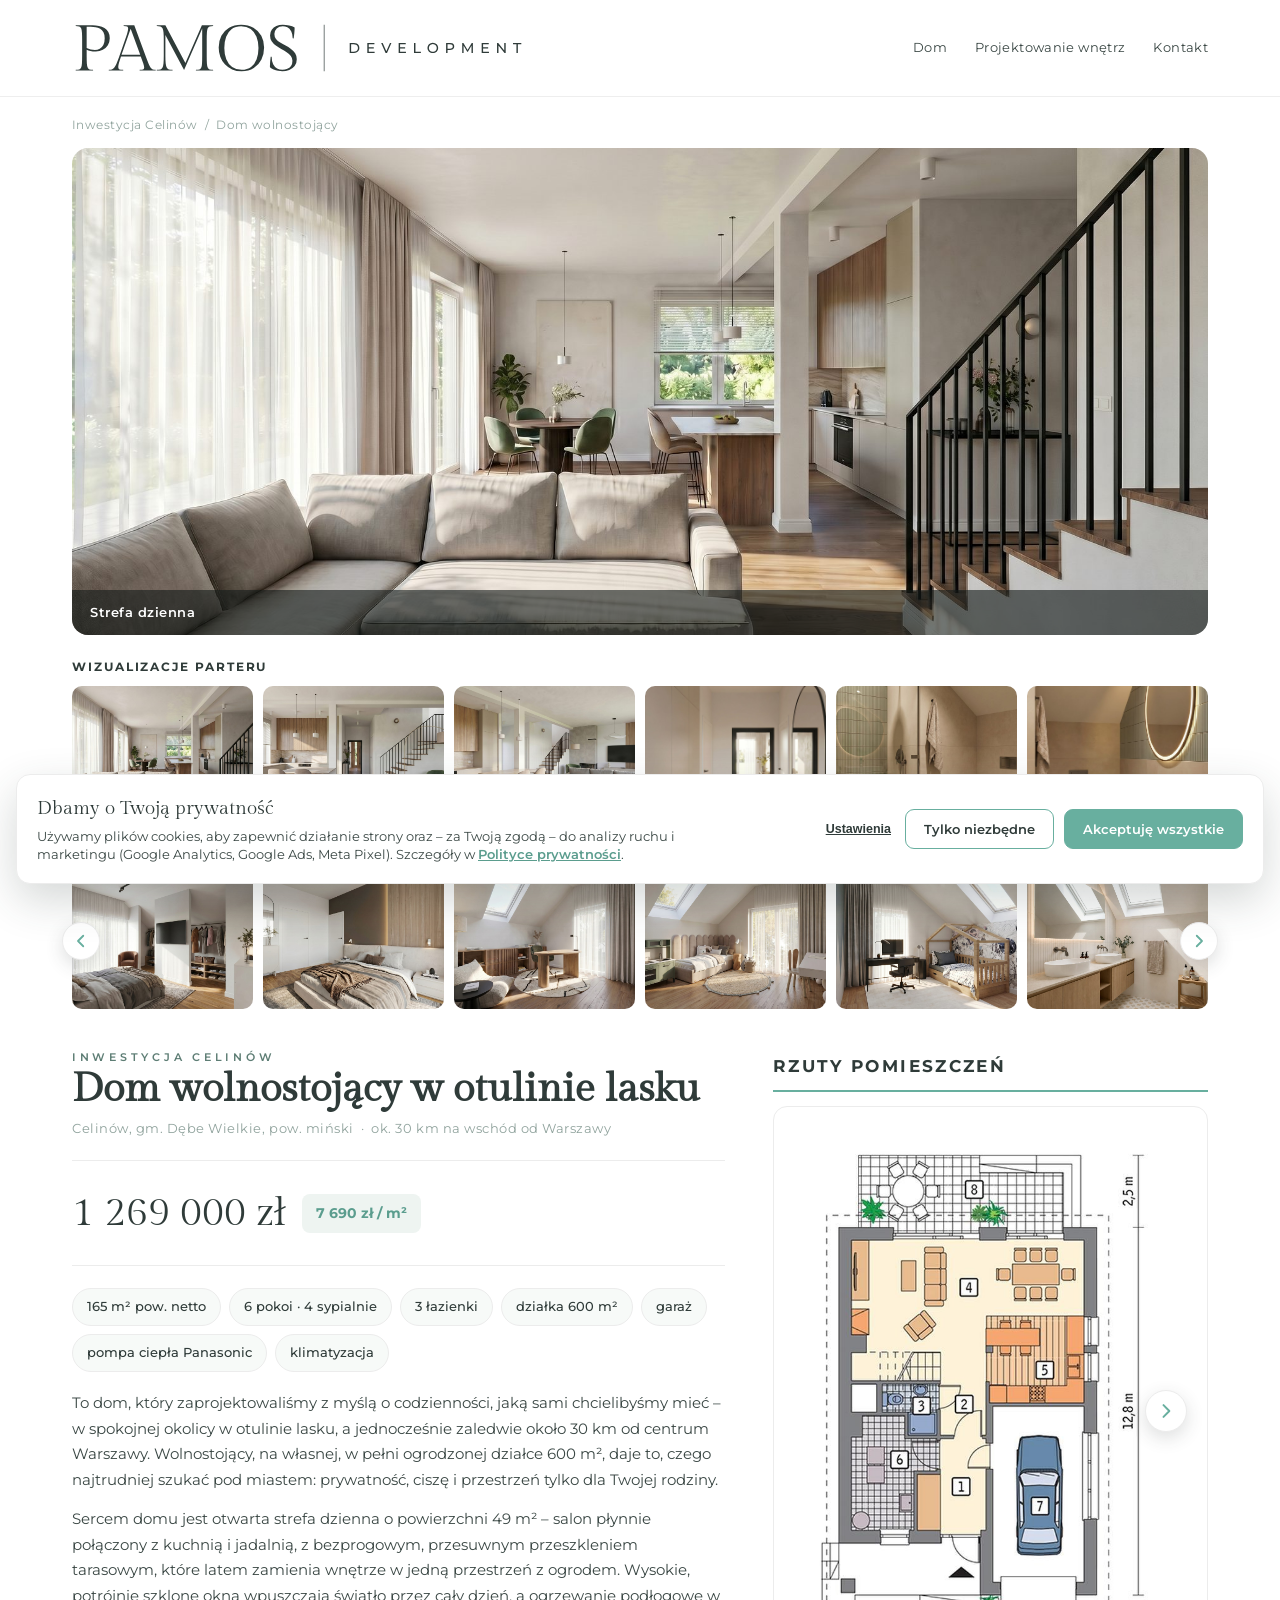
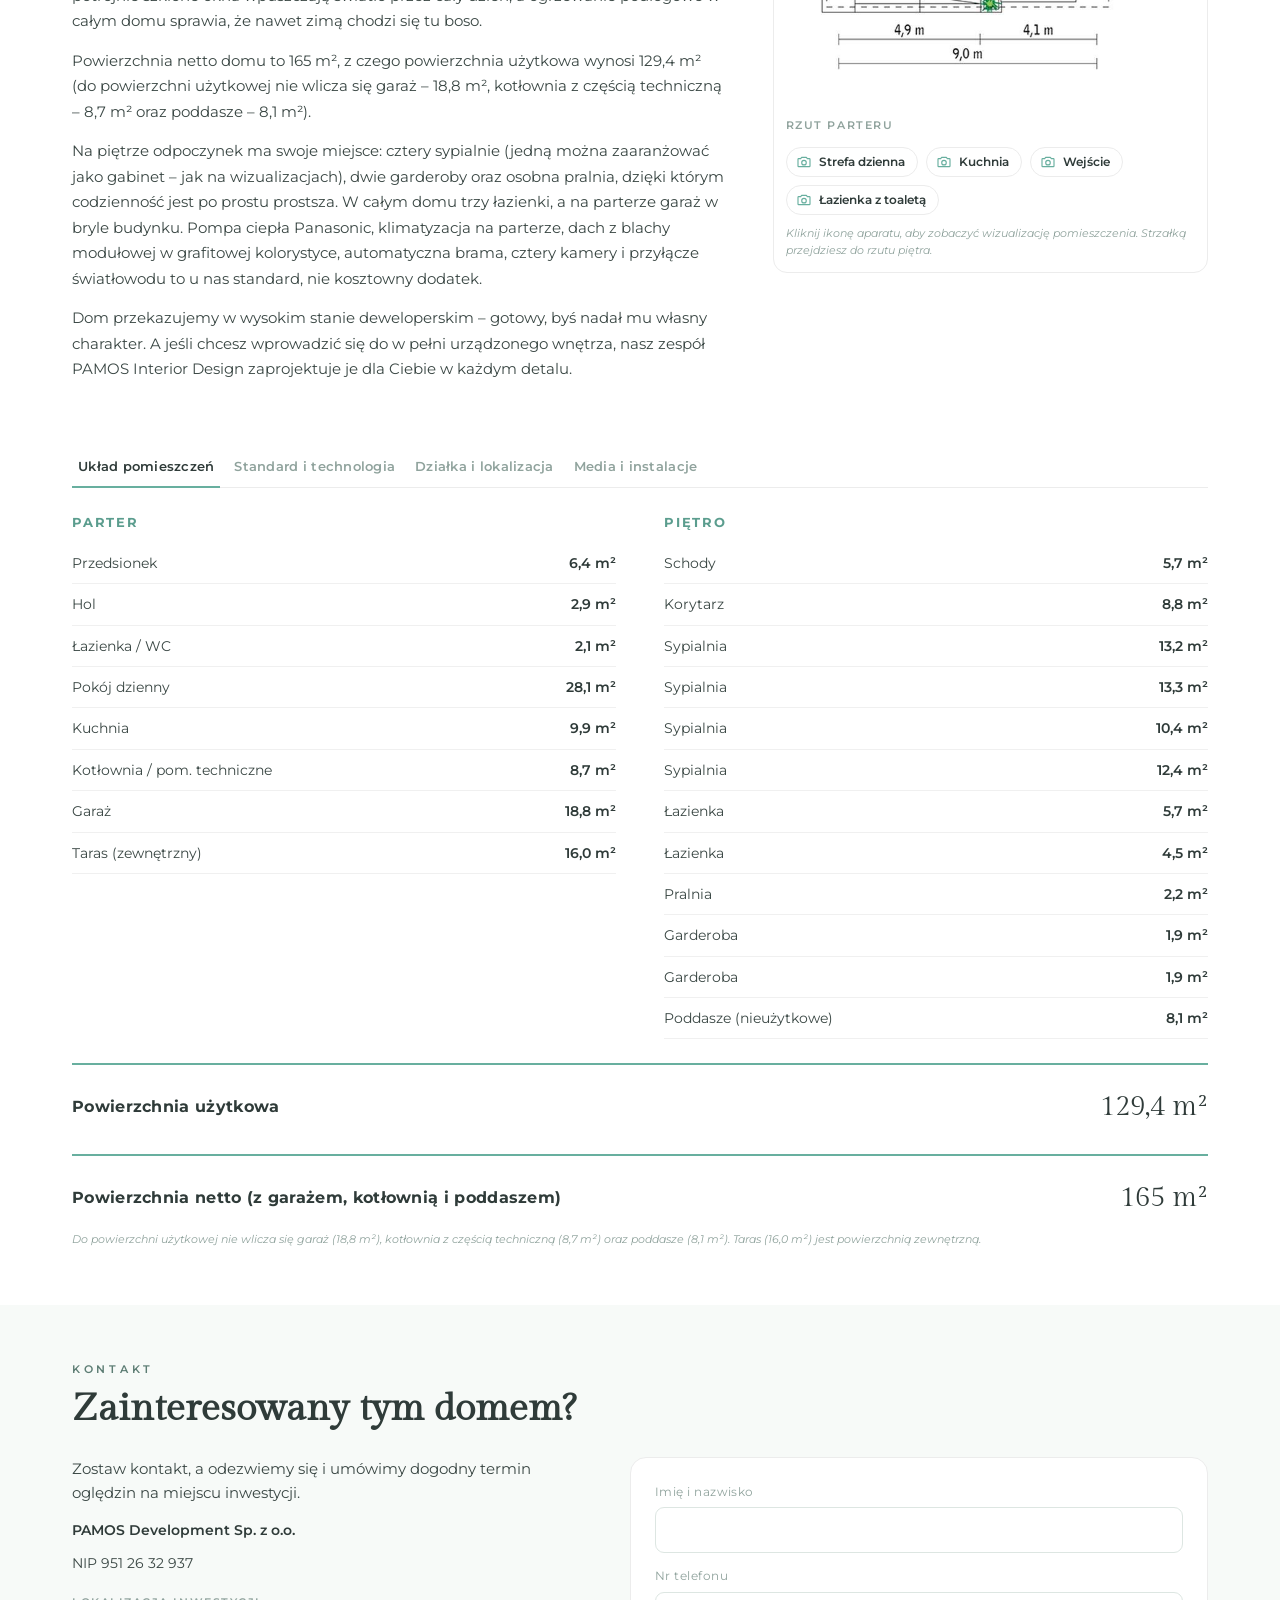
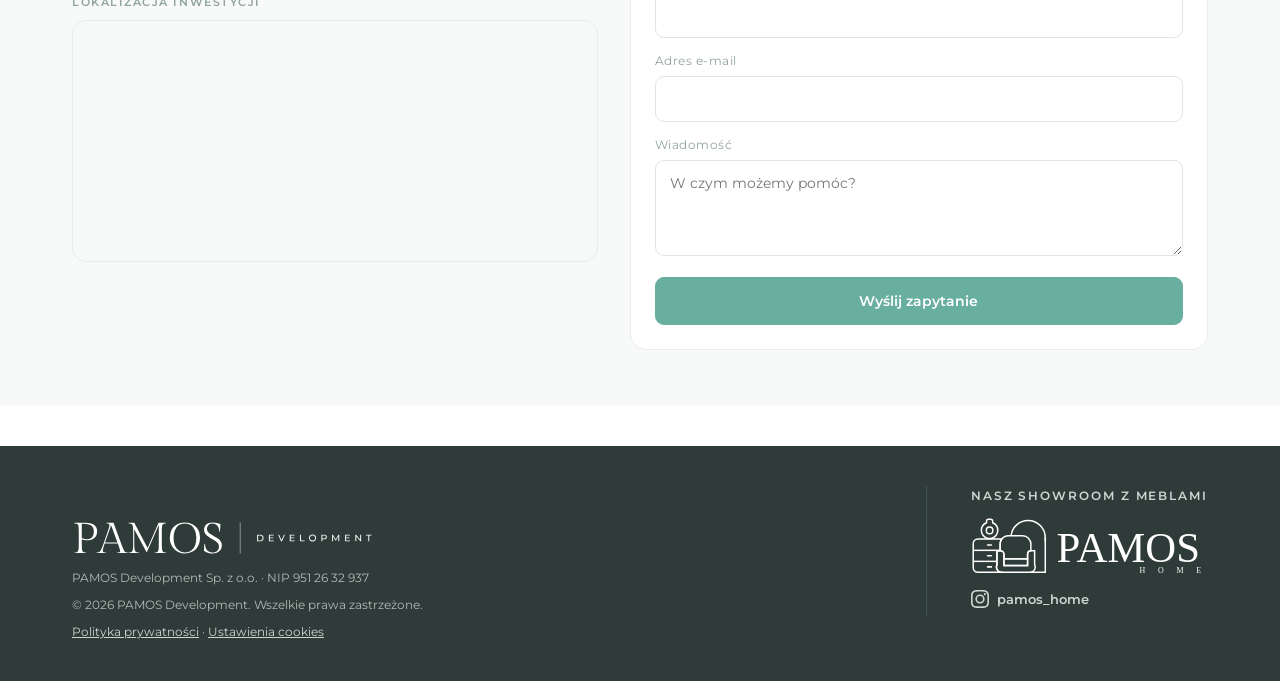
==== dom/index.html @ 57f78a2b "update nazw" ====
<!DOCTYPE html>
<html lang="pl">
<head>
<meta charset="UTF-8">
<meta name="viewport" content="width=device-width, initial-scale=1.0">
<title>Dom w Celinowie — PAMOS Development</title>
<meta name="description" content="Dom wolnostojący 165 m² (netto) w Celinowie, gm. Dębe Wielkie. 6 pokoi, 3 łazienki, działka 600 m². Cena 1 269 000 zł.">
<meta name="robots" content="index,follow">
<link rel="canonical" href="https://pamosdevelopment.pl/dom/">
<link rel="icon" href="/favicon.ico" sizes="any">
<link rel="icon" type="image/png" sizes="32x32" href="/favicon-32.png">
<link rel="icon" type="image/png" sizes="16x16" href="/favicon-16.png">
<link rel="apple-touch-icon" href="/apple-touch-icon.png">
<meta name="theme-color" content="#68af9f">
<script type="application/ld+json">
{"@context":"https://schema.org","@type":"Organization","name":"PAMOS Development","legalName":"PAMOS Development Sp. z o.o.","url":"https://pamosdevelopment.pl/","logo":"https://pamosdevelopment.pl/favicon-512.png","image":"https://pamosdevelopment.pl/og-image.jpg","description":"Deweloper domów jednorodzinnych pod Warszawą. Inwestycja Celinów – dom jednorodzinny w gminie Dębe Wielkie.","areaServed":"Celinów, gmina Dębe Wielkie, powiat miński, województwo mazowieckie"}
</script>
<meta property="og:type" content="website">
<meta property="og:site_name" content="PAMOS Development">
<meta property="og:locale" content="pl_PL">
<meta property="og:title" content="Dom w Celinowie – 165 m² | PAMOS Development">
<meta property="og:description" content="Dom wolnostojący 165 m², 6 pokoi, 3 łazienki, działka 600 m². Wysoki standard deweloperski. Cena 1 269 000 zł.">
<meta property="og:url" content="https://pamosdevelopment.pl/dom/">
<meta property="og:image" content="https://pamosdevelopment.pl/og-image.jpg">
<meta property="og:image:width" content="1200">
<meta property="og:image:height" content="630">
<meta name="twitter:card" content="summary_large_image">
<meta name="twitter:title" content="Dom w Celinowie – 165 m² | PAMOS Development">
<meta name="twitter:description" content="Dom wolnostojący 165 m², 6 pokoi, 3 łazienki, działka 600 m². Cena 1 269 000 zł.">
<meta name="twitter:image" content="https://pamosdevelopment.pl/og-image.jpg">
<script src="/assets/cookies.js"></script>
<link rel="preconnect" href="https://fonts.googleapis.com">
<link rel="preconnect" href="https://fonts.gstatic.com" crossorigin>
<link href="https://fonts.googleapis.com/css2?family=Gilda+Display&family=Montserrat:wght@400;500;600;700&display=swap" rel="stylesheet">
<style>
:root{
  --graphite:#2f3b39; --sage:#68af9f; --sage-d:#5b9d8e; --ink:#3a4744; --muted:#90a39d;
  --line:#ececec; --bg:#ffffff; --soft:#eef4f1; --cream:#f7faf8;
  --serif:'Gilda Display',Georgia,serif;
  --sans:'Montserrat','Gotham',Arial,sans-serif;
}
*{box-sizing:border-box;margin:0;padding:0}
html{scroll-behavior:smooth}
body{font-family:var(--sans);color:var(--ink);background:var(--bg);line-height:1.6;-webkit-font-smoothing:antialiased}
img{max-width:100%;display:block}
a{color:inherit;text-decoration:none}
.wrap{width:100%;max-width:1180px;margin:0 auto;padding:0 22px}
.kicker{font-weight:600;font-size:11px;letter-spacing:.34em;color:#5d7d74;text-transform:uppercase}
.section{padding:56px 0}

/* NAV */
.nav{position:sticky;top:0;z-index:60;background:#fffffff2;backdrop-filter:saturate(1.2) blur(8px);border-bottom:1px solid #eee}
.nav .row{display:flex;align-items:center;height:70px}
.logo{order:0;margin-left:0;display:flex;align-items:center}
.logo img{height:34px;display:block}
.navlinks{display:none;gap:28px;font-size:12.5px;letter-spacing:.03em;color:var(--ink)}
.navlinks a:hover{color:var(--sage)}
.burger{order:1;margin-left:auto;font-size:24px;color:var(--graphite);background:none;border:0;cursor:pointer;line-height:1}
.mobilemenu{display:none;flex-direction:column;gap:4px;padding:8px 22px 16px;border-bottom:1px solid #eee;background:#fff}
.mobilemenu a{padding:12px 0;font-size:14px;border-bottom:1px solid #f3f3f3}
.mobilemenu.open{display:flex}

/* BREADCRUMB */
.crumb{padding:18px 0 0;font-size:12px;color:var(--muted);letter-spacing:.04em}
.crumb a:hover{color:var(--sage)}

/* GALLERY */
.gallery{margin-top:14px}
.gallery__mainwrap{position:relative;border-radius:16px;overflow:hidden;cursor:zoom-in}
.gallery__main{width:100%;aspect-ratio:16/9;object-fit:cover;background:#e6efeb;display:block}
.gallery__cap{position:absolute;left:0;right:0;bottom:0;background:rgba(20,28,26,.6);color:#fff;font-family:var(--sans);font-weight:600;font-size:13px;letter-spacing:.04em;padding:12px 18px}
.gallery__thumbs{display:grid;grid-template-columns:repeat(3,1fr);gap:10px;margin-top:10px}
.thumb{position:relative;border-radius:10px;overflow:hidden;cursor:zoom-in;background:#e6efeb}
.thumb img{width:100%;aspect-ratio:4/3;object-fit:cover;display:block;transition:.25s}
.thumb:hover img{transform:scale(1.05)}
.thumb figcaption{position:absolute;inset:0;display:flex;align-items:center;justify-content:center;text-align:center;padding:8px;background:rgba(20,28,26,.52);color:#fff;font-family:var(--sans);font-weight:600;font-size:11.5px;line-height:1.25;letter-spacing:.02em;opacity:0;transition:.18s}
.thumb:hover figcaption{opacity:1}
.gallery__sectlabel{font-family:var(--sans);font-weight:700;font-size:12px;letter-spacing:.16em;text-transform:uppercase;color:var(--graphite);margin:22px 0 10px}
.thumbcar{position:relative;margin-top:2px}
.thumbcar-track{display:flex;gap:10px;overflow-x:auto;scroll-snap-type:x mandatory;scroll-behavior:smooth;scrollbar-width:none}
.thumbcar-track::-webkit-scrollbar{display:none}
.thumbcar-track .thumb{flex:0 0 calc((100% - 20px)/3);scroll-snap-align:start}
.thumbcar-nav{position:absolute;top:50%;transform:translateY(-50%);width:38px;height:38px;border-radius:50%;background:#fff;border:1px solid var(--line);box-shadow:0 6px 18px rgba(47,59,57,.16);display:flex;align-items:center;justify-content:center;cursor:pointer;z-index:3}
.thumbcar-nav:hover{background:var(--soft)}
.thumbcar-nav.prev{left:-10px}.thumbcar-nav.next{right:-10px}
.thumbcar-nav svg{width:18px;height:18px;fill:none;stroke:var(--sage);stroke-width:2.4;stroke-linecap:round;stroke-linejoin:round}

/* PRODUCT */
.prod{display:grid;grid-template-columns:1fr;gap:32px;margin-top:40px}
.ptitle{font-family:var(--serif);font-size:clamp(28px,5vw,40px);color:var(--graphite);line-height:1.08}
.ploc{font-size:13px;color:var(--muted);letter-spacing:.04em;margin-top:8px}
.pricebox{display:flex;align-items:center;gap:16px;flex-wrap:wrap;margin:22px 0;padding:20px 0;border-top:1px solid var(--line);border-bottom:1px solid var(--line)}
.pricebox .total{font-family:var(--serif);font-size:clamp(30px,6vw,40px);color:var(--graphite)}
.pricebox .perm{font-family:var(--sans);font-weight:700;font-size:14px;color:var(--sage-d);background:var(--soft);padding:8px 14px;border-radius:8px}
.chips{display:flex;flex-wrap:wrap;gap:8px;margin:18px 0}
.chip{font-size:12.5px;font-weight:500;color:var(--graphite);background:var(--cream);border:1px solid var(--line);border-radius:20px;padding:8px 14px}
.pdesc{font-size:15px;color:var(--ink);margin-top:14px;line-height:1.7}

/* FORM CARD */
.formcard{background:var(--cream);border:1px solid var(--line);border-radius:16px;padding:24px}
.formcard h3{font-family:var(--serif);font-weight:400;font-size:22px;color:var(--graphite);margin-bottom:4px}
.formcard p.small{font-size:13px;color:var(--muted);margin-bottom:16px}
.field{margin-bottom:13px}
.field label{display:block;font-size:12px;letter-spacing:.04em;color:var(--muted);margin-bottom:6px}
.field input,.field textarea{width:100%;font-family:var(--sans);font-size:14px;color:var(--graphite);border:1px solid #dde6e2;border-radius:9px;padding:13px 14px;background:#fff;outline:none}
.field input:focus,.field textarea:focus{border-color:var(--sage)}
.field textarea{resize:vertical;min-height:96px}
.btn{font-family:var(--sans);font-weight:600;font-size:14px;padding:14px 22px;border-radius:9px;cursor:pointer;border:1px solid var(--sage);text-align:center;transition:.15s;display:inline-block}
.btn.solid{background:var(--sage);color:#fff;width:100%}
.btn.solid:hover{background:var(--sage-d)}
.hp{position:absolute;left:-9999px}

/* PLANS (rzuty) */
.plans{margin-top:4px}
.plans-title{font-family:var(--sans);font-weight:700;font-size:17px;letter-spacing:.14em;text-transform:uppercase;color:var(--graphite);margin-bottom:14px;padding-bottom:10px;border-bottom:2px solid var(--sage)}
.plan-slide{display:none;background:#fff;border:1px solid var(--line);border-radius:14px;overflow:hidden;padding:12px}
.plan-slide.active{display:block}
.plans__cap{font-size:11px;letter-spacing:.14em;text-transform:uppercase;color:var(--muted);font-weight:600;margin:14px 0 10px}
.plan-imgwrap{position:relative}
.plans img{width:100%;display:block;border-radius:6px}
.plan-nav{position:absolute;top:50%;transform:translateY(-50%);width:42px;height:42px;border-radius:50%;background:#fff;border:1px solid var(--line);box-shadow:0 6px 18px rgba(47,59,57,.16);display:flex;align-items:center;justify-content:center;cursor:pointer;transition:.15s;z-index:2}
.plan-nav:hover{background:var(--soft);border-color:var(--sage)}
.plan-nav.next{right:8px}.plan-nav.prev{left:8px}
.plan-nav svg{width:20px;height:20px;fill:none;stroke:var(--sage);stroke-width:2.4;stroke-linecap:round;stroke-linejoin:round}
.plancams{display:flex;flex-wrap:wrap;gap:8px;margin-top:12px}
.cam{display:inline-flex;align-items:center;gap:7px;font-family:var(--sans);font-weight:600;font-size:12px;color:var(--graphite);background:#fff;border:1px solid var(--line);border-radius:20px;padding:6px 12px 6px 9px;cursor:pointer;transition:.15s}
.cam:hover{border-color:var(--sage);color:var(--sage-d);background:var(--soft)}
.cam svg{width:16px;height:16px;fill:none;stroke:var(--sage);stroke-width:1.7;stroke-linecap:round;stroke-linejoin:round}
.planhint{font-size:11px;color:var(--muted);margin-top:10px;font-style:italic}

/* LIGHTBOX */
.lbimg{cursor:zoom-in}
.lb{position:fixed;inset:0;background:rgba(20,28,26,.88);display:none;align-items:center;justify-content:center;z-index:120;padding:24px;cursor:zoom-out}
.lb.open{display:flex}
.lb__fig{display:flex;flex-direction:column;align-items:center;max-width:92%}
.lb__fig img{max-width:100%;max-height:84vh;border-radius:10px;box-shadow:0 24px 70px rgba(0,0,0,.55);background:#fff}
.lb__cap{margin-top:14px;background:rgba(255,255,255,.1);color:#fff;font-family:var(--sans);font-weight:600;font-size:13.5px;letter-spacing:.06em;text-transform:uppercase;padding:8px 16px;border-radius:20px}
.lb__x{position:absolute;top:16px;right:22px;color:#fff;font-size:40px;line-height:1;cursor:pointer;opacity:.9;background:none;border:0}
.lb__x:hover{opacity:1}
.lb__nav{position:absolute;top:50%;transform:translateY(-50%);width:52px;height:52px;border-radius:50%;background:rgba(255,255,255,.12);border:1px solid rgba(255,255,255,.55);display:flex;align-items:center;justify-content:center;cursor:pointer;transition:.15s}
.lb__nav:hover{background:rgba(255,255,255,.26)}
.lb__nav.prev{left:18px}.lb__nav.next{right:18px}
.lb__nav svg{width:24px;height:24px;fill:none;stroke:#fff;stroke-width:2.4;stroke-linecap:round;stroke-linejoin:round}
@media(max-width:600px){.lb__nav{width:42px;height:42px}.lb__nav.prev{left:8px}.lb__nav.next{right:8px}}

/* CONTACT */
.contact{background:var(--cream)}
.contact .h2c{font-family:var(--serif);font-size:clamp(26px,5vw,38px);color:var(--graphite);line-height:1.08;margin-top:10px}
.cgrid{display:grid;grid-template-columns:1fr;gap:32px;margin-top:28px}
.cgrid .formcard{order:-1}
.cinfo .lead2{font-size:15px;color:var(--ink);margin:0 0 14px}
.cinfo .line{font-size:14px;color:var(--ink);margin-top:10px}
.cinfo .line b{color:var(--graphite);font-weight:600}
.cmaplabel{font-family:var(--sans);font-weight:600;font-size:11px;letter-spacing:.14em;text-transform:uppercase;color:var(--muted);margin-top:20px;margin-bottom:8px}
.cmap{border-radius:14px;overflow:hidden;border:1px solid var(--line)}
.cmap iframe{width:100%;height:240px;border:0;display:block}
.contact .formcard{background:#fff}

/* TABS */
.tabs{margin-top:8px}
.tabbtns{display:flex;flex-wrap:wrap;gap:8px;border-bottom:1px solid var(--line);margin-bottom:24px}
.tabbtn{font-family:var(--sans);font-weight:600;font-size:13px;letter-spacing:.02em;color:var(--muted);background:none;border:0;border-bottom:2px solid transparent;padding:12px 6px;margin-bottom:-1px;cursor:pointer}
.tabbtn.active{color:var(--graphite);border-bottom-color:var(--sage)}
.tabpanel{display:none}
.tabpanel.active{display:block}
.rooms2{display:grid;grid-template-columns:1fr;gap:28px}
.rtable h4{font-family:var(--sans);font-weight:700;font-size:13px;letter-spacing:.14em;text-transform:uppercase;color:var(--sage-d);margin-bottom:10px}
.rrow{display:flex;justify-content:space-between;padding:9px 0;border-bottom:1px solid #f0f0f0;font-size:14px}
.rrow span:last-child{color:var(--graphite);font-weight:600;white-space:nowrap}
.rsum{display:flex;justify-content:space-between;align-items:center;gap:14px;margin-top:24px;padding-top:20px;border-top:2px solid var(--sage)}
.rsum .lbl{font-family:var(--sans);font-weight:700;font-size:15.5px;letter-spacing:.02em;color:var(--graphite)}
.rsum .val{font-family:var(--serif);font-size:28px;color:var(--graphite);white-space:nowrap}
.spec{display:grid;grid-template-columns:1fr;gap:0}
.spec .it{display:flex;gap:14px;padding:14px 0;border-bottom:1px solid #f0f0f0}
.spec .it b{font-family:var(--sans);font-weight:600;color:var(--graphite);min-width:170px;font-size:14px}
.spec .it span{font-size:14px;color:var(--ink)}

/* POPUP / FOOTER */
.overlay{position:fixed;inset:0;background:rgba(20,28,26,.5);display:none;align-items:center;justify-content:center;z-index:100;padding:22px}
.overlay.open{display:flex}
.modal{background:#fff;border-radius:16px;max-width:420px;width:100%;padding:34px 28px;text-align:center}
.modal .ok{width:56px;height:56px;border-radius:50%;background:var(--soft);color:var(--sage-d);display:flex;align-items:center;justify-content:center;font-size:28px;margin:0 auto 16px}
.modal h3{font-family:var(--serif);font-weight:400;font-size:24px;color:var(--graphite);margin-bottom:10px}
.modal p{font-size:14px;color:var(--ink);margin-bottom:20px}
.footer{background:var(--graphite);color:#aebbb7;padding:40px 0;margin-top:40px}
.footer__grid{display:flex;flex-direction:column;gap:26px}
.footer__dev img{height:36px;margin-bottom:12px;display:block}
.footer .small{font-size:12px;margin-top:8px}
.footer .small a{color:#cdd6d3;text-decoration:underline}
.footer .small a:hover{color:#fff}
.footer__home{border-top:1px solid #44524e;padding-top:24px}
.footer__label{font-family:var(--sans);font-weight:600;font-size:12px;letter-spacing:.16em;text-transform:uppercase;color:#cdd6d3;margin-bottom:12px}
.footer__homelogo{height:58px;max-width:100%;width:auto;margin-bottom:14px;display:block}
.footer__ig{display:inline-flex;align-items:center;gap:8px;color:#cdd6d3;font-size:13px;font-weight:600}
.footer__ig:hover{color:#fff}
.footer__ig svg{width:18px;height:18px;fill:currentColor}

@media(min-width:760px){
  .navlinks{display:flex;order:1;margin-left:auto}
  .logo{order:0;margin-left:0}
  .burger{display:none}
  .nav .row{height:96px}
  .logo img{height:54px}
  .gallery__main{aspect-ratio:21/9}
  .gallery__thumbs{grid-template-columns:repeat(6,1fr)}
  .thumbcar-track .thumb{flex:0 0 calc((100% - 50px)/6)}
  .prod{grid-template-columns:1.5fr 1fr;gap:48px;align-items:start}
  .rooms2{grid-template-columns:1fr 1fr;gap:48px}
  .spec{grid-template-columns:1fr 1fr;gap:0 48px}
  .cgrid{grid-template-columns:1fr 1.1fr}
  .cgrid .formcard{order:0}
  .footer__grid{flex-direction:row;justify-content:space-between;align-items:flex-start}
  .footer__home{border-top:0;border-left:1px solid #44524e;padding-top:0;padding-left:44px}
  .footer__dev img{margin-top:34px}
}
</style>
</head>
<body>
<!-- Google Tag Manager (noscript) -->
<noscript><iframe src="https://www.googletagmanager.com/ns.html?id=GTM-W63TSNLR" height="0" width="0" style="display:none;visibility:hidden"></iframe></noscript>
<!-- End Google Tag Manager (noscript) -->

<header class="nav">
  <div class="wrap row">
    <button class="burger" aria-label="Menu" onclick="document.getElementById('mm').classList.toggle('open')">&#9776;</button>
    <a class="logo" href="/"><img src="/assets/pamos-development-horizontal-graphite.svg" alt="PAMOS Development"></a>
    <nav class="navlinks">
      <a href="/dom/">Dom</a>
      <a href="/wnetrza/">Projektowanie wnętrz</a>
      <a href="#kontakt">Kontakt</a>
    </nav>
  </div>
  <div class="mobilemenu" id="mm">
    <a href="/dom/">Dom</a>
    <a href="/wnetrza/">Projektowanie wnętrz</a>
    <a href="#kontakt">Kontakt</a>
  </div>
</header>

<div class="wrap">
  <p class="crumb"><a href="/">Inwestycja Celinów</a> &nbsp;/&nbsp; Dom wolnostojący</p>

  <!-- GALERIA -->
  <div class="gallery">
    <figure class="gallery__mainwrap" onclick="openLB(0)">
      <img id="mainImg" class="gallery__main" src="/assets/wiz/strefa-dzienna-1.jpg" alt="Strefa dzienna">
      <figcaption class="gallery__cap" id="mainCap">Strefa dzienna</figcaption>
    </figure>
    <p class="gallery__sectlabel">Wizualizacje parteru</p>
    <div class="gallery__thumbs">
      <figure class="thumb" onclick="openLB(0)"><img src="/assets/wiz/strefa-dzienna-1.jpg" alt="Strefa dzienna"><figcaption>Strefa dzienna</figcaption></figure>
      <figure class="thumb" onclick="openLB(1)"><img src="/assets/wiz/kuchnia-strefa-dzienna.jpg" alt="Kuchnia i strefa dzienna"><figcaption>Kuchnia i strefa dzienna</figcaption></figure>
      <figure class="thumb" onclick="openLB(2)"><img src="/assets/wiz/strefa-dzienna-kominek.jpg" alt="Salon – kominek i schody"><figcaption>Salon – kominek i schody</figcaption></figure>
      <figure class="thumb" onclick="openLB(3)"><img src="/assets/wiz/wejscie-hol.jpg" alt="Wejście i hol"><figcaption>Wejście i hol</figcaption></figure>
      <figure class="thumb" onclick="openLB(4)"><img src="/assets/wiz/lazienka.jpg" alt="Łazienka z toaletą – parter"><figcaption>Łazienka z toaletą – parter</figcaption></figure>
      <figure class="thumb" onclick="openLB(5)"><img src="/assets/wiz/toaleta.jpg" alt="Łazienka z toaletą – parter"><figcaption>Łazienka z toaletą – parter</figcaption></figure>
    </div>
    <p class="gallery__sectlabel">Wizualizacje piętra</p>
    <div class="thumbcar">
      <button class="thumbcar-nav prev" type="button" onclick="thumbScroll(-1)" aria-label="Poprzednie"><svg viewBox="0 0 24 24"><polyline points="15 5 8 12 15 19"/></svg></button>
      <div class="thumbcar-track" id="pietroThumbs">
        <figure class="thumb" onclick="openLB(6)"><img src="/assets/wiz/sypialnia-glowna.jpg" alt="Sypialnia" loading="lazy"><figcaption>Sypialnia</figcaption></figure>
        <figure class="thumb" onclick="openLB(7)"><img src="/assets/wiz/sypialnia.jpg" alt="Sypialnia" loading="lazy"><figcaption>Sypialnia</figcaption></figure>
        <figure class="thumb" onclick="openLB(8)"><img src="/assets/wiz/gabinet.jpg" alt="Gabinet" loading="lazy"><figcaption>Gabinet</figcaption></figure>
        <figure class="thumb" onclick="openLB(9)"><img src="/assets/wiz/pokoj-dziecka-1.jpg" alt="Pokój dziecka" loading="lazy"><figcaption>Pokój dziecka</figcaption></figure>
        <figure class="thumb" onclick="openLB(10)"><img src="/assets/wiz/pokoj-dziecka-3.jpg" alt="Pokój dziecka" loading="lazy"><figcaption>Pokój dziecka</figcaption></figure>
        <figure class="thumb" onclick="openLB(11)"><img src="/assets/wiz/lazienka-pietro-1.jpg" alt="Łazienka – piętro" loading="lazy"><figcaption>Łazienka – piętro</figcaption></figure>
        <figure class="thumb" onclick="openLB(12)"><img src="/assets/wiz/lazienka-pietro-2.jpg" alt="Łazienka – piętro" loading="lazy"><figcaption>Łazienka – piętro</figcaption></figure>
        <figure class="thumb" onclick="openLB(13)"><img src="/assets/wiz/lazienka-przy-sypialni.jpg" alt="Łazienka przy sypialni" loading="lazy"><figcaption>Łazienka przy sypialni</figcaption></figure>
      </div>
      <button class="thumbcar-nav next" type="button" onclick="thumbScroll(1)" aria-label="Następne"><svg viewBox="0 0 24 24"><polyline points="9 5 16 12 9 19"/></svg></button>
    </div>
  </div>

  <!-- OPIS + CENA + FORMULARZ -->
  <div class="prod">
    <div class="pinfo">
      <p class="kicker">Inwestycja Celinów</p>
      <h1 class="ptitle">Dom wolnostojący w otulinie lasku</h1>
      <p class="ploc">Celinów, gm. Dębe Wielkie, pow. miński &nbsp;·&nbsp; ok. 30 km na wschód od Warszawy</p>

      <div class="pricebox">
        <span class="total">1&nbsp;269&nbsp;000&nbsp;zł</span>
        <span class="perm">7&nbsp;690&nbsp;zł / m²</span>
      </div>

      <div class="chips">
        <span class="chip">165 m² pow. netto</span>
        <span class="chip">6 pokoi · 4 sypialnie</span>
        <span class="chip">3 łazienki</span>
        <span class="chip">działka 600 m²</span>
        <span class="chip">garaż</span>
        <span class="chip">pompa ciepła Panasonic</span>
        <span class="chip">klimatyzacja</span>
      </div>

      <p class="pdesc">To dom, który zaprojektowaliśmy z myślą o codzienności, jaką sami chcielibyśmy mieć – w spokojnej okolicy w otulinie lasku, a jednocześnie zaledwie około 30 km od centrum Warszawy. Wolnostojący, na własnej, w pełni ogrodzonej działce 600 m², daje to, czego najtrudniej szukać pod miastem: prywatność, ciszę i przestrzeń tylko dla Twojej rodziny.</p>
      <p class="pdesc">Sercem domu jest otwarta strefa dzienna o powierzchni 49 m² – salon płynnie połączony z kuchnią i jadalnią, z bezprogowym, przesuwnym przeszkleniem tarasowym, które latem zamienia wnętrze w jedną przestrzeń z ogrodem. Wysokie, potrójnie szklone okna wpuszczają światło przez cały dzień, a ogrzewanie podłogowe w całym domu sprawia, że nawet zimą chodzi się tu boso.</p>
      <p class="pdesc">Powierzchnia netto domu to 165 m², z czego powierzchnia użytkowa wynosi 129,4 m² (do powierzchni użytkowej nie wlicza się garaż – 18,8 m², kotłownia z częścią techniczną – 8,7 m² oraz poddasze – 8,1 m²).</p>
      <p class="pdesc">Na piętrze odpoczynek ma swoje miejsce: cztery sypialnie (jedną można zaaranżować jako gabinet – jak na wizualizacjach), dwie garderoby oraz osobna pralnia, dzięki którym codzienność jest po prostu prostsza. W całym domu trzy łazienki, a na parterze garaż w bryle budynku. Pompa ciepła Panasonic, klimatyzacja na parterze, dach z blachy modułowej w grafitowej kolorystyce, automatyczna brama, cztery kamery i przyłącze światłowodu to u nas standard, nie kosztowny dodatek.</p>
      <p class="pdesc">Dom przekazujemy w wysokim stanie deweloperskim – gotowy, byś nadał mu własny charakter. A jeśli chcesz wprowadzić się do w pełni urządzonego wnętrza, nasz zespół PAMOS Interior Design zaprojektuje je dla Ciebie w każdym detalu.</p>
    </div>

    <div class="plans">
      <h3 class="plans-title">Rzuty pomieszczeń</h3>
      <div class="plan-slide active" id="plan0">
        <div class="plan-imgwrap">
          <img src="/assets/rzut-parter.jpg" alt="Rzut parteru">
          <button class="plan-nav next" type="button" onclick="planShow(1)" aria-label="Pokaż rzut piętra"><svg viewBox="0 0 24 24"><polyline points="9 5 16 12 9 19"/></svg></button>
        </div>
        <div class="plans__cap">Rzut parteru</div>
        <div class="plancams">
          <button class="cam" type="button" onclick="openLB(0)" aria-label="Zobacz strefę dzienną"><svg viewBox="0 0 24 24"><path d="M4 7h3l1.5-2h7L17 7h3a1 1 0 0 1 1 1v10a1 1 0 0 1-1 1H4a1 1 0 0 1-1-1V8a1 1 0 0 1 1-1z"/><circle cx="12" cy="13" r="3.4"/></svg>Strefa dzienna</button>
          <button class="cam" type="button" onclick="openLB(1)" aria-label="Zobacz kuchnię"><svg viewBox="0 0 24 24"><path d="M4 7h3l1.5-2h7L17 7h3a1 1 0 0 1 1 1v10a1 1 0 0 1-1 1H4a1 1 0 0 1-1-1V8a1 1 0 0 1 1-1z"/><circle cx="12" cy="13" r="3.4"/></svg>Kuchnia</button>
          <button class="cam" type="button" onclick="openLB(3)" aria-label="Zobacz wejście i hol"><svg viewBox="0 0 24 24"><path d="M4 7h3l1.5-2h7L17 7h3a1 1 0 0 1 1 1v10a1 1 0 0 1-1 1H4a1 1 0 0 1-1-1V8a1 1 0 0 1 1-1z"/><circle cx="12" cy="13" r="3.4"/></svg>Wejście</button>
          <button class="cam" type="button" onclick="openLB(4)" aria-label="Zobacz łazienkę z toaletą"><svg viewBox="0 0 24 24"><path d="M4 7h3l1.5-2h7L17 7h3a1 1 0 0 1 1 1v10a1 1 0 0 1-1 1H4a1 1 0 0 1-1-1V8a1 1 0 0 1 1-1z"/><circle cx="12" cy="13" r="3.4"/></svg>Łazienka z toaletą</button>
        </div>
        <p class="planhint">Kliknij ikonę aparatu, aby zobaczyć wizualizację pomieszczenia. Strzałką przejdziesz do rzutu piętra.</p>
      </div>
      <div class="plan-slide" id="plan1">
        <div class="plan-imgwrap">
          <img src="/assets/rzut-pietro.jpg" alt="Rzut piętra">
          <button class="plan-nav prev" type="button" onclick="planShow(0)" aria-label="Pokaż rzut parteru"><svg viewBox="0 0 24 24"><polyline points="15 5 8 12 15 19"/></svg></button>
        </div>
        <div class="plans__cap">Rzut piętra</div>
        <div class="plancams">
          <button class="cam" type="button" onclick="openLB(6)" aria-label="Zobacz sypialnię"><svg viewBox="0 0 24 24"><path d="M4 7h3l1.5-2h7L17 7h3a1 1 0 0 1 1 1v10a1 1 0 0 1-1 1H4a1 1 0 0 1-1-1V8a1 1 0 0 1 1-1z"/><circle cx="12" cy="13" r="3.4"/></svg>Sypialnia</button>
          <button class="cam" type="button" onclick="openLB(8)" aria-label="Zobacz gabinet"><svg viewBox="0 0 24 24"><path d="M4 7h3l1.5-2h7L17 7h3a1 1 0 0 1 1 1v10a1 1 0 0 1-1 1H4a1 1 0 0 1-1-1V8a1 1 0 0 1 1-1z"/><circle cx="12" cy="13" r="3.4"/></svg>Gabinet</button>
          <button class="cam" type="button" onclick="openLB(9)" aria-label="Zobacz pokój dziecka"><svg viewBox="0 0 24 24"><path d="M4 7h3l1.5-2h7L17 7h3a1 1 0 0 1 1 1v10a1 1 0 0 1-1 1H4a1 1 0 0 1-1-1V8a1 1 0 0 1 1-1z"/><circle cx="12" cy="13" r="3.4"/></svg>Pokój dziecka</button>
          <button class="cam" type="button" onclick="openLB(11)" aria-label="Zobacz łazienkę"><svg viewBox="0 0 24 24"><path d="M4 7h3l1.5-2h7L17 7h3a1 1 0 0 1 1 1v10a1 1 0 0 1-1 1H4a1 1 0 0 1-1-1V8a1 1 0 0 1 1-1z"/><circle cx="12" cy="13" r="3.4"/></svg>Łazienka</button>
          <button class="cam" type="button" onclick="openLB(13)" aria-label="Zobacz łazienkę przy sypialni"><svg viewBox="0 0 24 24"><path d="M4 7h3l1.5-2h7L17 7h3a1 1 0 0 1 1 1v10a1 1 0 0 1-1 1H4a1 1 0 0 1-1-1V8a1 1 0 0 1 1-1z"/><circle cx="12" cy="13" r="3.4"/></svg>Łazienka przy sypialni</button>
        </div>
        <p class="planhint">Kliknij ikonę aparatu, aby zobaczyć wizualizację pomieszczenia. Strzałką wrócisz do rzutu parteru.</p>
      </div>
    </div>
  </div>
</div>

<!-- ZAKŁADKI -->
<section class="section">
  <div class="wrap">
    <div class="tabs">
      <div class="tabbtns" id="tabbtns">
        <button class="tabbtn active" onclick="showTab(0)">Układ pomieszczeń</button>
        <button class="tabbtn" onclick="showTab(1)">Standard i technologia</button>
        <button class="tabbtn" onclick="showTab(2)">Działka i lokalizacja</button>
        <button class="tabbtn" onclick="showTab(3)">Media i instalacje</button>
      </div>

      <div class="tabpanel active">
        <div class="rooms2">
          <div class="rtable">
            <h4>Parter</h4>
            <div class="rrow"><span>Przedsionek</span><span>6,4 m²</span></div>
            <div class="rrow"><span>Hol</span><span>2,9 m²</span></div>
            <div class="rrow"><span>Łazienka / WC</span><span>2,1 m²</span></div>
            <div class="rrow"><span>Pokój dzienny</span><span>28,1 m²</span></div>
            <div class="rrow"><span>Kuchnia</span><span>9,9 m²</span></div>
            <div class="rrow"><span>Kotłownia / pom. techniczne</span><span>8,7 m²</span></div>
            <div class="rrow"><span>Garaż</span><span>18,8 m²</span></div>
            <div class="rrow"><span>Taras (zewnętrzny)</span><span>16,0 m²</span></div>
          </div>
          <div class="rtable">
            <h4>Piętro</h4>
            <div class="rrow"><span>Schody</span><span>5,7 m²</span></div>
            <div class="rrow"><span>Korytarz</span><span>8,8 m²</span></div>
            <div class="rrow"><span>Sypialnia</span><span>13,2 m²</span></div>
            <div class="rrow"><span>Sypialnia</span><span>13,3 m²</span></div>
            <div class="rrow"><span>Sypialnia</span><span>10,4 m²</span></div>
            <div class="rrow"><span>Sypialnia</span><span>12,4 m²</span></div>
            <div class="rrow"><span>Łazienka</span><span>5,7 m²</span></div>
            <div class="rrow"><span>Łazienka</span><span>4,5 m²</span></div>
            <div class="rrow"><span>Pralnia</span><span>2,2 m²</span></div>
            <div class="rrow"><span>Garderoba</span><span>1,9 m²</span></div>
            <div class="rrow"><span>Garderoba</span><span>1,9 m²</span></div>
            <div class="rrow"><span>Poddasze (nieużytkowe)</span><span>8,1 m²</span></div>
          </div>
        </div>
        <div class="rsum"><span class="lbl">Powierzchnia użytkowa</span><span class="val">129,4 m²</span></div>
        <div class="rsum"><span class="lbl">Powierzchnia netto (z garażem, kotłownią i poddaszem)</span><span class="val">165 m²</span></div>
        <p class="planhint">Do powierzchni użytkowej nie wlicza się garaż (18,8 m²), kotłownia z częścią techniczną (8,7 m²) oraz poddasze (8,1 m²). Taras (16,0 m²) jest powierzchnią zewnętrzną.</p>
      </div>

      <div class="tabpanel">
        <div class="spec">
          <div class="it"><b>Fundamenty</b><span>Ławy i stopy żelbetowe, beton B30 W8 wodoszczelny, izolacja XPS 15 cm.</span></div>
          <div class="it"><b>Ściany i stropy</b><span>Bloczki ceramiczne na klej, stropy żelbetowe, ścianki działowe z gazobetonu/ceramiki.</span></div>
          <div class="it"><b>Dach</b><span>Blacha modułowa Budmat Wenecja w kolorze grafit, pełne obróbki, rynny stalowe lakierowane.</span></div>
          <div class="it"><b>Okna</b><span>5–7 komorowe, 3-szybowe, dwukolorowe; tarasowe w systemie HS — bezprogowe.</span></div>
          <div class="it"><b>Brama i drzwi</b><span>Brama garażowa stalowa, ocieplana, z napędem; drzwi wejściowe.</span></div>
          <div class="it"><b>Elewacja</b><span>Styropian 20 cm, tynk silikatowy z elementami deski elewacyjnej i okładziną ceramiczną.</span></div>
          <div class="it"><b>Ogrzewanie</b><span>Pompa ciepła Panasonic, ogrzewanie podłogowe wodne w całym domu.</span></div>
          <div class="it"><b>Klimatyzacja</b><span>Instalacja klimatyzacji na parterze.</span></div>
          <div class="it"><b>Wykończenie</b><span>Tynki gipsowe, wylewki pod posadzki, poddasze ocieplone pianą PUR.</span></div>
        </div>
      </div>

      <div class="tabpanel">
        <div class="spec">
          <div class="it"><b>Powierzchnia działki</b><span>600 m², w pełni ogrodzona (ogrodzenie panelowe z bramą i furtką).</span></div>
          <div class="it"><b>Brama</b><span>Otwierana automatycznie na pilota.</span></div>
          <div class="it"><b>Zagospodarowanie</b><span>Teren uporządkowany, niwelacja, posiana trawa, wydzielony śmietnik.</span></div>
          <div class="it"><b>Dojścia</b><span>Podjazd do garażu, wejście i schody z kostki brukowej, opaska budynku.</span></div>
          <div class="it"><b>Otoczenie</b><span>Dodatkowa furtka od strony lasu; spokojna okolica w otulinie lasku.</span></div>
          <div class="it"><b>Lokalizacja</b><span>Celinów, gm. Dębe Wielkie, pow. miński — ok. 30 km na wschód od Warszawy.</span></div>
        </div>
      </div>

      <div class="tabpanel">
        <div class="spec">
          <div class="it"><b>Prąd</b><span>Przyłącze doprowadzone na działkę.</span></div>
          <div class="it"><b>Woda</b><span>Ujęcie wody doprowadzone do budynku.</span></div>
          <div class="it"><b>Kanalizacja</b><span>Szambo o pojemności 10 m³.</span></div>
          <div class="it"><b>Ogrzewanie</b><span>Pompa ciepła Panasonic, kompletna kotłownia.</span></div>
          <div class="it"><b>Światłowód</b><span>Przyłącze przygotowane.</span></div>
          <div class="it"><b>Bezpieczeństwo</b><span>4 kamery zewnętrzne, wyjście do oświetlenia zewnętrznego, zawory ogrodowe.</span></div>
        </div>
      </div>
    </div>
  </div>
</section>

<!-- KONTAKT -->
<section class="contact section" id="kontakt">
  <div class="wrap">
    <p class="kicker">Kontakt</p>
    <h2 class="h2c">Zainteresowany tym domem?</h2>
    <div class="cgrid">
      <div class="cinfo">
        <p class="lead2">Zostaw kontakt, a odezwiemy się i umówimy dogodny termin oględzin na miejscu inwestycji.</p>
        <p class="line"><b>PAMOS Development Sp. z o.o.</b></p>
        <p class="line">NIP 951 26 32 937</p>
        <p class="cmaplabel">Lokalizacja inwestycji</p>
        <div class="cmap">
          <iframe loading="lazy" referrerpolicy="no-referrer-when-downgrade" src="https://maps.google.com/maps?q=Celin%C3%B3w%20Babiego%20Lata%2C%20D%C4%99be%20Wielkie&z=12&output=embed" title="Lokalizacja inwestycji — Celinów"></iframe>
        </div>
      </div>
      <form class="formcard" id="contactForm">
        <input type="hidden" name="access_key" value="ebe17453-07dc-42cd-bff4-a65a6dfa8d95">
        <input type="hidden" name="subject" value="Zapytanie o dom — Inwestycja Celinów">
        <input type="hidden" name="from_name" value="Strona PAMOS Development — karta domu">
        <input type="checkbox" name="botcheck" class="hp" tabindex="-1" autocomplete="off">
        <div class="field"><label for="name">Imię i nazwisko</label><input id="name" name="name" type="text" required></div>
        <div class="field"><label for="phone">Nr telefonu</label><input id="phone" name="phone" type="tel" inputmode="numeric" pattern="[0-9]{9}" maxlength="9" minlength="9" title="Wpisz 9 cyfr numeru telefonu" oninput="this.value=this.value.replace(/\D/g,'').slice(0,9)" required></div>
        <div class="field"><label for="email">Adres e-mail</label><input id="email" name="email" type="email" required></div>
        <div class="field"><label for="msg">Wiadomość</label><textarea id="msg" name="message" placeholder="W czym możemy pomóc?" required></textarea></div>
        <button class="btn solid" type="submit">Wyślij zapytanie</button>
      </form>
    </div>
  </div>
</section>

<footer class="footer">
  <div class="wrap footer__grid">
    <div class="footer__dev">
      <img src="/assets/pamos-development-horizontal-white.svg" alt="PAMOS Development">
      <p class="small">PAMOS Development Sp. z o.o. · NIP 951 26 32 937</p>
      <p class="small">© 2026 PAMOS Development. Wszelkie prawa zastrzeżone.</p>
      <p class="small"><a href="/polityka-prywatnosci/">Polityka prywatności</a> · <a href="#" onclick="if(window.openCookieSettings){openCookieSettings();}return false;">Ustawienia cookies</a></p>
    </div>
    <div class="footer__home">
      <p class="footer__label">Nasz showroom z meblami</p>
      <a href="https://www.instagram.com/pamos_home/" target="_blank" rel="noopener" aria-label="PAMOS HOME na Instagramie">
        <img class="footer__homelogo" src="/assets/pamos-home-white-tight.svg" alt="PAMOS HOME">
      </a>
      <a class="footer__ig" href="https://www.instagram.com/pamos_home/" target="_blank" rel="noopener">
        <svg viewBox="0 0 24 24" aria-hidden="true"><path d="M12 2.16c3.2 0 3.58.01 4.85.07 1.17.05 1.8.25 2.23.41.56.22.96.48 1.38.9.42.42.68.82.9 1.38.16.43.36 1.06.41 2.23.06 1.27.07 1.65.07 4.85s-.01 3.58-.07 4.85c-.05 1.17-.25 1.8-.41 2.23a3.7 3.7 0 0 1-.9 1.38c-.42.42-.82.68-1.38.9-.43.16-1.06.36-2.23.41-1.27.06-1.65.07-4.85.07s-3.58-.01-4.85-.07c-1.17-.05-1.8-.25-2.23-.41a3.7 3.7 0 0 1-1.38-.9 3.7 3.7 0 0 1-.9-1.38c-.16-.43-.36-1.06-.41-2.23C2.17 15.58 2.16 15.2 2.16 12s.01-3.58.07-4.85c.05-1.17.25-1.8.41-2.23.22-.56.48-.96.9-1.38.42-.42.82-.68 1.38-.9.43-.16 1.06-.36 2.23-.41C8.42 2.17 8.8 2.16 12 2.16M12 0C8.74 0 8.33.01 7.05.07 5.78.13 4.9.33 4.14.63a5.9 5.9 0 0 0-2.13 1.38A5.9 5.9 0 0 0 .63 4.14C.33 4.9.13 5.78.07 7.05.01 8.33 0 8.74 0 12s.01 3.67.07 4.95c.06 1.27.26 2.15.56 2.91a5.9 5.9 0 0 0 1.38 2.13 5.9 5.9 0 0 0 2.13 1.38c.76.3 1.64.5 2.91.56C8.33 23.99 8.74 24 12 24s3.67-.01 4.95-.07c1.27-.06 2.15-.26 2.91-.56a6.15 6.15 0 0 0 3.51-3.51c.3-.76.5-1.64.56-2.91.06-1.28.07-1.69.07-4.95s-.01-3.67-.07-4.95c-.06-1.27-.26-2.15-.56-2.91a5.9 5.9 0 0 0-1.38-2.13A5.9 5.9 0 0 0 19.86.63c-.76-.3-1.64-.5-2.91-.56C15.67.01 15.26 0 12 0z"/><path d="M12 5.84A6.16 6.16 0 1 0 18.16 12 6.16 6.16 0 0 0 12 5.84M12 16a4 4 0 1 1 4-4 4 4 0 0 1-4 4z"/><circle cx="18.41" cy="5.59" r="1.44"/></svg>
        pamos_home
      </a>
    </div>
  </div>
</footer>

<div class="overlay" id="overlay">
  <div class="modal">
    <div class="ok">&#10003;</div>
    <h3>Dziękujemy</h3>
    <p>Twoja wiadomość została do nas wysłana. Skontaktujemy się z Tobą jak najszybciej to możliwe.</p>
    <button class="btn solid" style="width:auto;padding:12px 26px" onclick="document.getElementById('overlay').classList.remove('open')">Zamknij</button>
  </div>
</div>

<div class="lb" id="lightbox" onclick="if(event.target===this)closeLB()">
  <button class="lb__x" type="button" aria-label="Zamknij" onclick="closeLB()">&times;</button>
  <button class="lb__nav prev" type="button" aria-label="Poprzednie zdjęcie" onclick="lbNav(-1)"><svg viewBox="0 0 24 24"><polyline points="15 5 8 12 15 19"/></svg></button>
  <button class="lb__nav next" type="button" aria-label="Następne zdjęcie" onclick="lbNav(1)"><svg viewBox="0 0 24 24"><polyline points="9 5 16 12 9 19"/></svg></button>
  <figure class="lb__fig">
    <img id="lbImg" src="" alt="">
    <figcaption class="lb__cap" id="lbCap"></figcaption>
  </figure>
</div>

<script>
var GAL=[
 {src:'assets/wiz/strefa-dzienna-1.jpg',cap:'Strefa dzienna'},
 {src:'assets/wiz/kuchnia-strefa-dzienna.jpg',cap:'Kuchnia i strefa dzienna'},
 {src:'assets/wiz/strefa-dzienna-kominek.jpg',cap:'Salon – kominek i schody'},
 {src:'assets/wiz/wejscie-hol.jpg',cap:'Wejście i hol'},
 {src:'assets/wiz/lazienka.jpg',cap:'Łazienka z toaletą – parter'},
 {src:'assets/wiz/toaleta.jpg',cap:'Łazienka z toaletą – parter'},
 {src:'assets/wiz/sypialnia-glowna.jpg',cap:'Sypialnia'},
 {src:'assets/wiz/sypialnia.jpg',cap:'Sypialnia'},
 {src:'assets/wiz/gabinet.jpg',cap:'Gabinet'},
 {src:'assets/wiz/pokoj-dziecka-1.jpg',cap:'Pokój dziecka'},
 {src:'assets/wiz/pokoj-dziecka-3.jpg',cap:'Pokój dziecka'},
 {src:'assets/wiz/lazienka-pietro-1.jpg',cap:'Łazienka – piętro'},
 {src:'assets/wiz/lazienka-pietro-2.jpg',cap:'Łazienka – piętro'},
 {src:'assets/wiz/lazienka-przy-sypialni.jpg',cap:'Łazienka przy sypialni'}
];
var mainIdx=0, lbIdx=0;
function showMain(i){mainIdx=i;var m=document.getElementById('mainImg');m.src=GAL[i].src;m.alt=GAL[i].cap;document.getElementById('mainCap').textContent=GAL[i].cap;document.querySelectorAll('#thumbs img').forEach(function(t,n){t.classList.toggle('active',n===i);});}
function openLB(i){lbIdx=i;renderLB();document.getElementById('lightbox').classList.add('open');}
function renderLB(){var im=document.getElementById('lbImg');im.src=GAL[lbIdx].src;im.alt=GAL[lbIdx].cap;document.getElementById('lbCap').textContent=GAL[lbIdx].cap;}
function lbNav(d){lbIdx=(lbIdx+d+GAL.length)%GAL.length;renderLB();}
function closeLB(){document.getElementById('lightbox').classList.remove('open');}
function planShow(i){document.getElementById('plan0').classList.toggle('active',i===0);document.getElementById('plan1').classList.toggle('active',i===1);}
function thumbScroll(dir){
  var t=document.getElementById('pietroThumbs');if(!t)return;
  var max=t.scrollWidth-t.clientWidth-2;
  if(dir>0 && t.scrollLeft>=max){ t.scrollTo({left:0,behavior:'smooth'}); return; }
  if(dir<0 && t.scrollLeft<=2){ t.scrollTo({left:t.scrollWidth,behavior:'smooth'}); return; }
  t.scrollBy({left:dir*Math.round(t.clientWidth*0.8),behavior:'smooth'});
}
document.addEventListener('keydown',function(e){var o=document.getElementById('lightbox');if(!o.classList.contains('open'))return;if(e.key==='Escape')closeLB();else if(e.key==='ArrowLeft')lbNav(-1);else if(e.key==='ArrowRight')lbNav(1);});
function showTab(i){
  document.querySelectorAll('.tabbtn').forEach((b,n)=>b.classList.toggle('active',n===i));
  document.querySelectorAll('.tabpanel').forEach((p,n)=>p.classList.toggle('active',n===i));
}
document.getElementById('contactForm').addEventListener('submit', async function(e){
  e.preventDefault();
  var form=e.target, data=new FormData(form);
  try{
    var res=await fetch('https://api.web3forms.com/submit',{method:'POST',headers:{'Accept':'application/json'},body:data});
    var json=await res.json();
    if(json.success){ form.reset(); document.getElementById('overlay').classList.add('open'); }
    else { alert('Nie udało się wysłać wiadomości. Spróbuj ponownie lub napisz na pamosdevelopment@protonmail.com'); }
  }catch(err){ alert('Błąd połączenia. Spróbuj ponownie lub napisz na pamosdevelopment@protonmail.com'); }
});
</script>

</body>
</html>
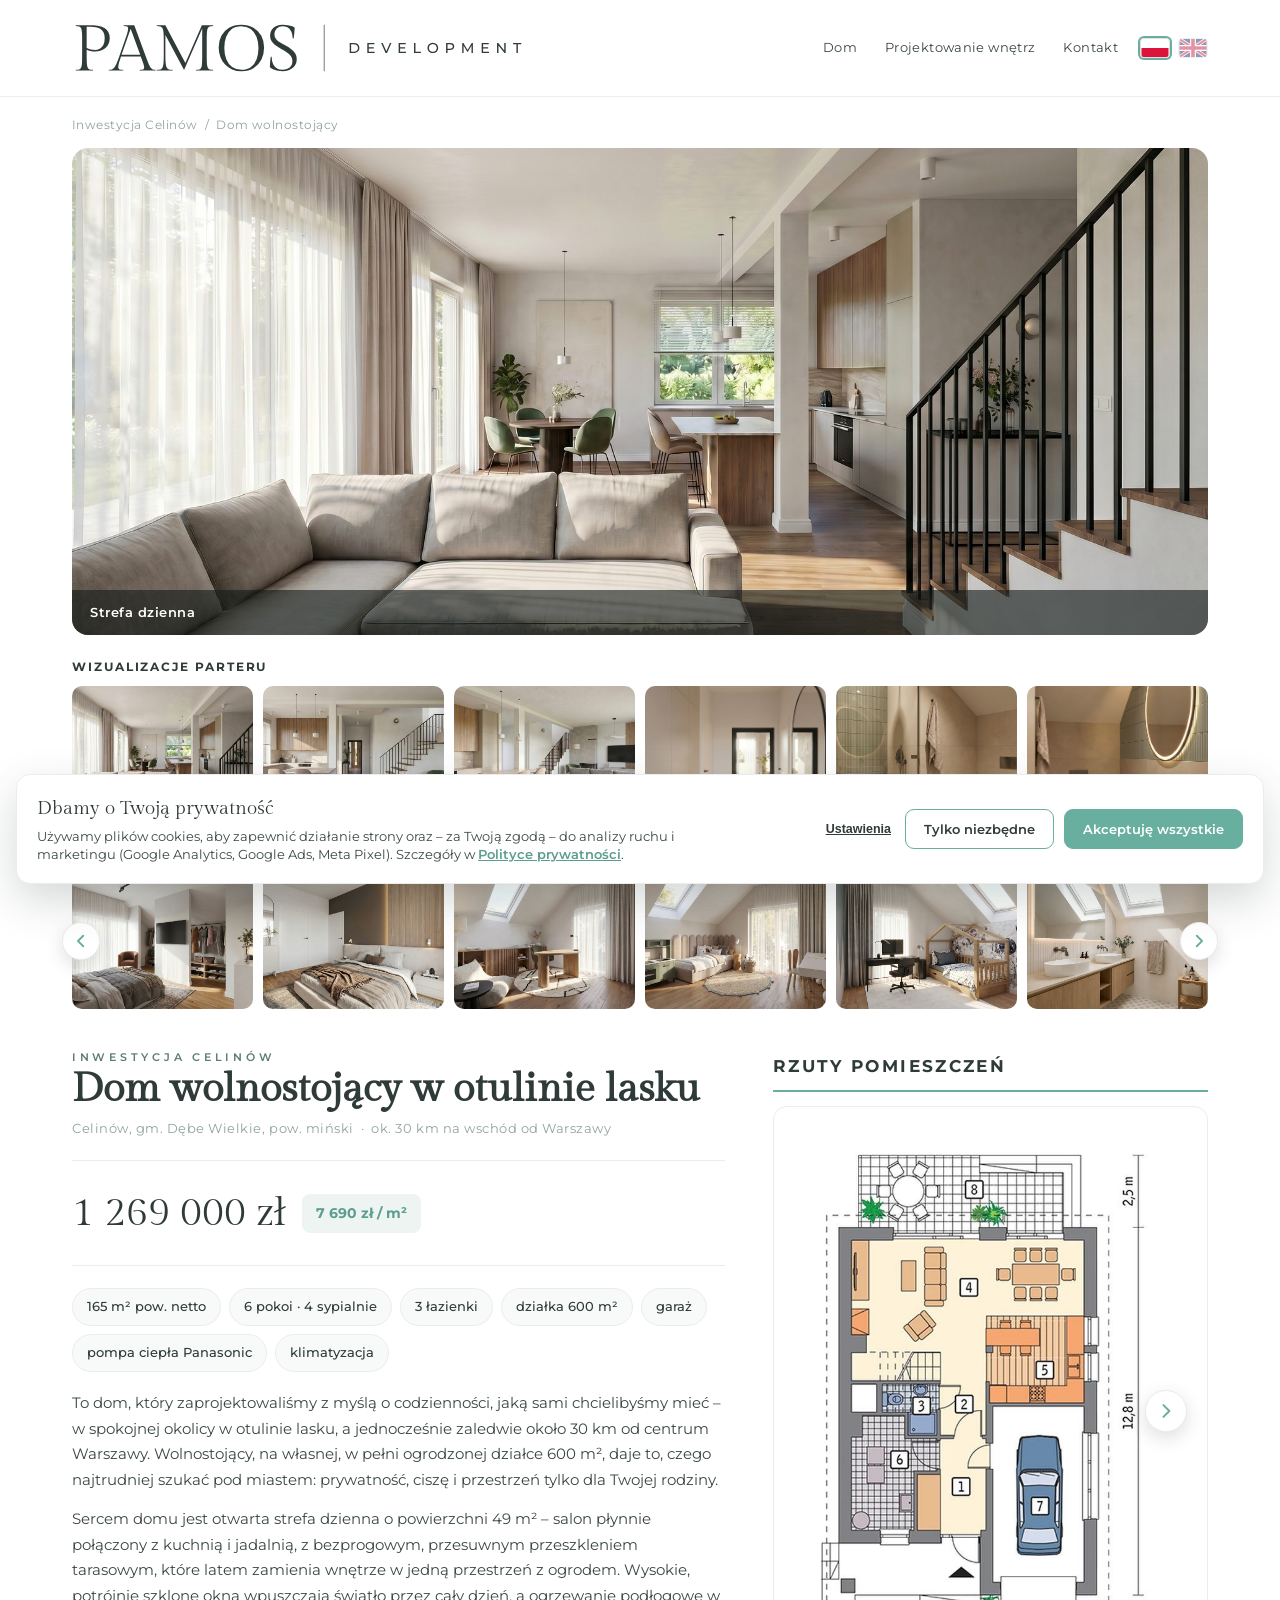
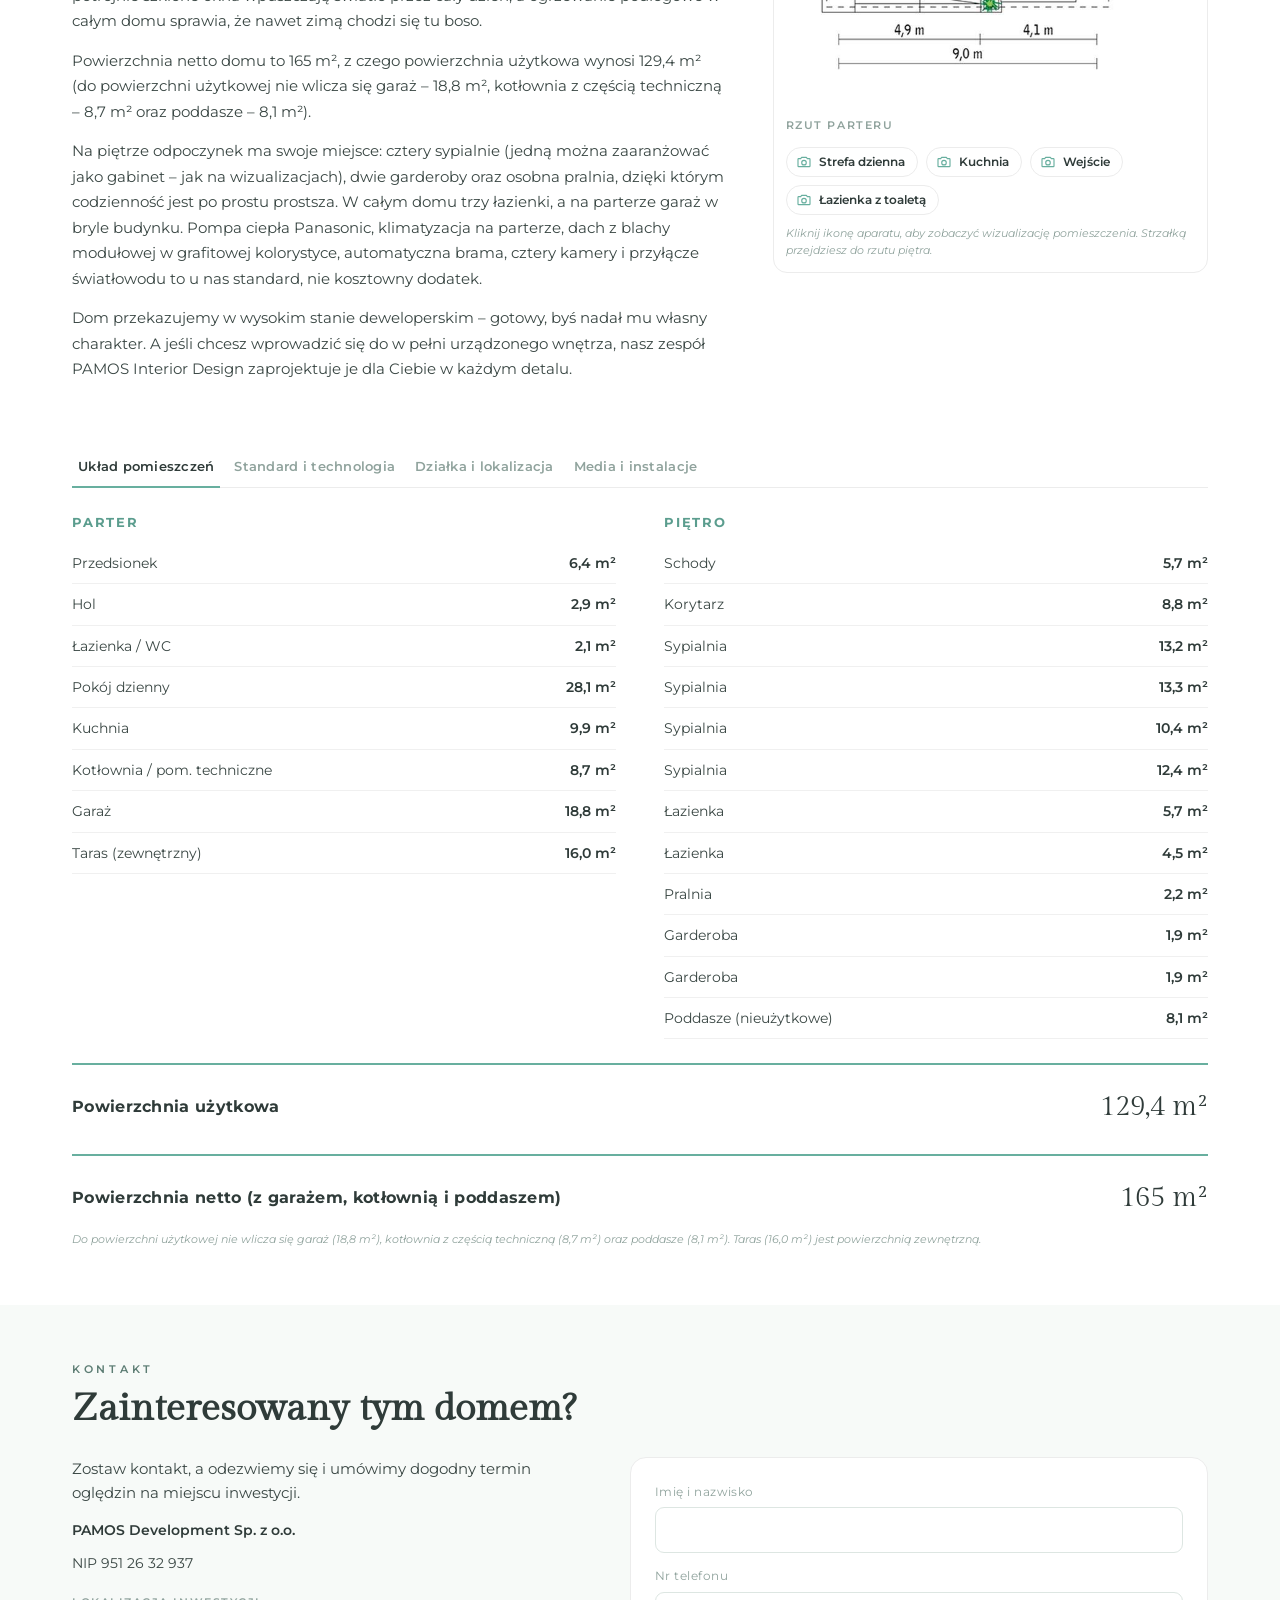
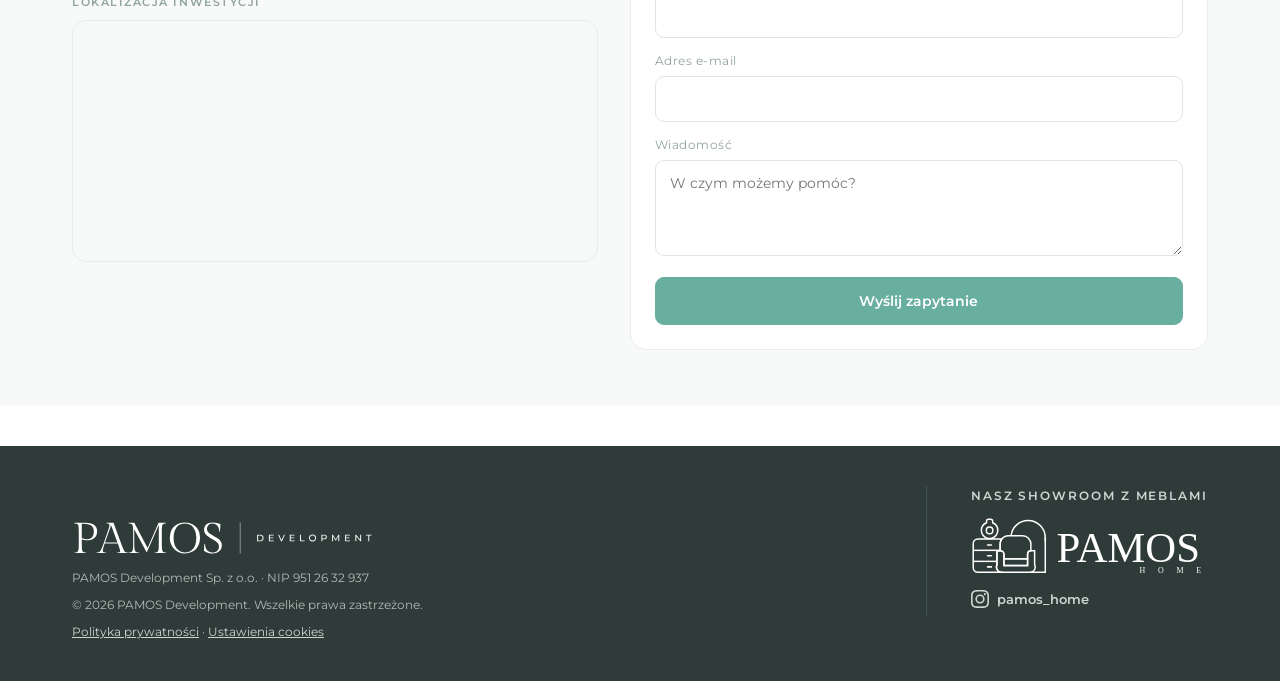
==== commit 1ef54d34: "flagi" ====
--- a/dom/index.html
+++ b/dom/index.html
@@ -12,6 +12,10 @@
 <link rel="icon" type="image/png" sizes="16x16" href="/favicon-16.png">
 <link rel="apple-touch-icon" href="/apple-touch-icon.png">
 <meta name="theme-color" content="#68af9f">
+<link rel="stylesheet" href="/assets/lang.css">
+<link rel="alternate" hreflang="pl" href="https://pamosdevelopment.pl/dom/">
+<link rel="alternate" hreflang="en" href="https://pamosdevelopment.pl/en/house/">
+<link rel="alternate" hreflang="x-default" href="https://pamosdevelopment.pl/dom/">
 <script type="application/ld+json">
 {"@context":"https://schema.org","@type":"Organization","name":"PAMOS Development","legalName":"PAMOS Development Sp. z o.o.","url":"https://pamosdevelopment.pl/","logo":"https://pamosdevelopment.pl/favicon-512.png","image":"https://pamosdevelopment.pl/og-image.jpg","description":"Deweloper domów jednorodzinnych pod Warszawą. Inwestycja Celinów – dom jednorodzinny w gminie Dębe Wielkie.","areaServed":"Celinów, gmina Dębe Wielkie, powiat miński, województwo mazowieckie"}
 </script>
@@ -216,6 +220,7 @@
 </style>
 </head>
 <body>
+<svg width="0" height="0" style="position:absolute" aria-hidden="true"><symbol id="flag-pl" viewBox="0 0 60 40"><rect width="60" height="20" fill="#ffffff"/><rect y="20" width="60" height="20" fill="#dc143c"/></symbol><symbol id="flag-gb" viewBox="0 0 60 40"><rect width="60" height="40" fill="#012169"/><path d="M0 0L60 40M60 0L0 40" stroke="#ffffff" stroke-width="8"/><path d="M0 0L60 40M60 0L0 40" stroke="#c8102e" stroke-width="4.5"/><path d="M30 0V40M0 20H60" stroke="#ffffff" stroke-width="13"/><path d="M30 0V40M0 20H60" stroke="#c8102e" stroke-width="8"/></symbol></svg>
 <!-- Google Tag Manager (noscript) -->
 <noscript><iframe src="https://www.googletagmanager.com/ns.html?id=GTM-W63TSNLR" height="0" width="0" style="display:none;visibility:hidden"></iframe></noscript>
 <!-- End Google Tag Manager (noscript) -->
@@ -229,11 +234,19 @@
       <a href="/wnetrza/">Projektowanie wnętrz</a>
       <a href="#kontakt">Kontakt</a>
     </nav>
+    <div class="langswitch">
+      <a class="lang active" href="/dom/" hreflang="pl" aria-label="Wersja polska" aria-current="true"><svg class="flagimg"><use href="#flag-pl"></use></svg></a>
+      <a class="lang" href="/en/house/" hreflang="en" aria-label="English version"><svg class="flagimg"><use href="#flag-gb"></use></svg></a>
+    </div>
   </div>
   <div class="mobilemenu" id="mm">
     <a href="/dom/">Dom</a>
     <a href="/wnetrza/">Projektowanie wnętrz</a>
     <a href="#kontakt">Kontakt</a>
+    <div class="mm-lang">
+      <a class="lang active" href="/dom/" hreflang="pl" aria-label="Wersja polska"><svg class="flagimg"><use href="#flag-pl"></use></svg></a>
+      <a class="lang" href="/en/house/" hreflang="en" aria-label="English version"><svg class="flagimg"><use href="#flag-gb"></use></svg></a>
+    </div>
   </div>
 </header>
 
--- a/assets/lang.css
+++ b/assets/lang.css
@@ -0,0 +1,9 @@
+/* Przełącznik języka PAMOS – flagi PL/EN */
+.langswitch{display:none}
+.lang{display:inline-flex;width:30px;height:20px;border-radius:4px;overflow:hidden;opacity:.45;transition:.15s;border:1px solid rgba(0,0,0,.12)}
+.lang:hover{opacity:.85}
+.lang.active{opacity:1;box-shadow:0 0 0 2px var(--sage,#68af9f)}
+.lang .flagimg{width:100%;height:100%;display:block}
+.mm-lang{display:flex;gap:14px;align-items:center;padding-top:14px;margin-top:8px;border-top:1px solid #f3f3f3}
+.mm-lang .lang{width:36px;height:24px}
+@media(min-width:760px){.langswitch{display:flex;align-items:center;gap:8px;margin-left:22px;order:2}}
